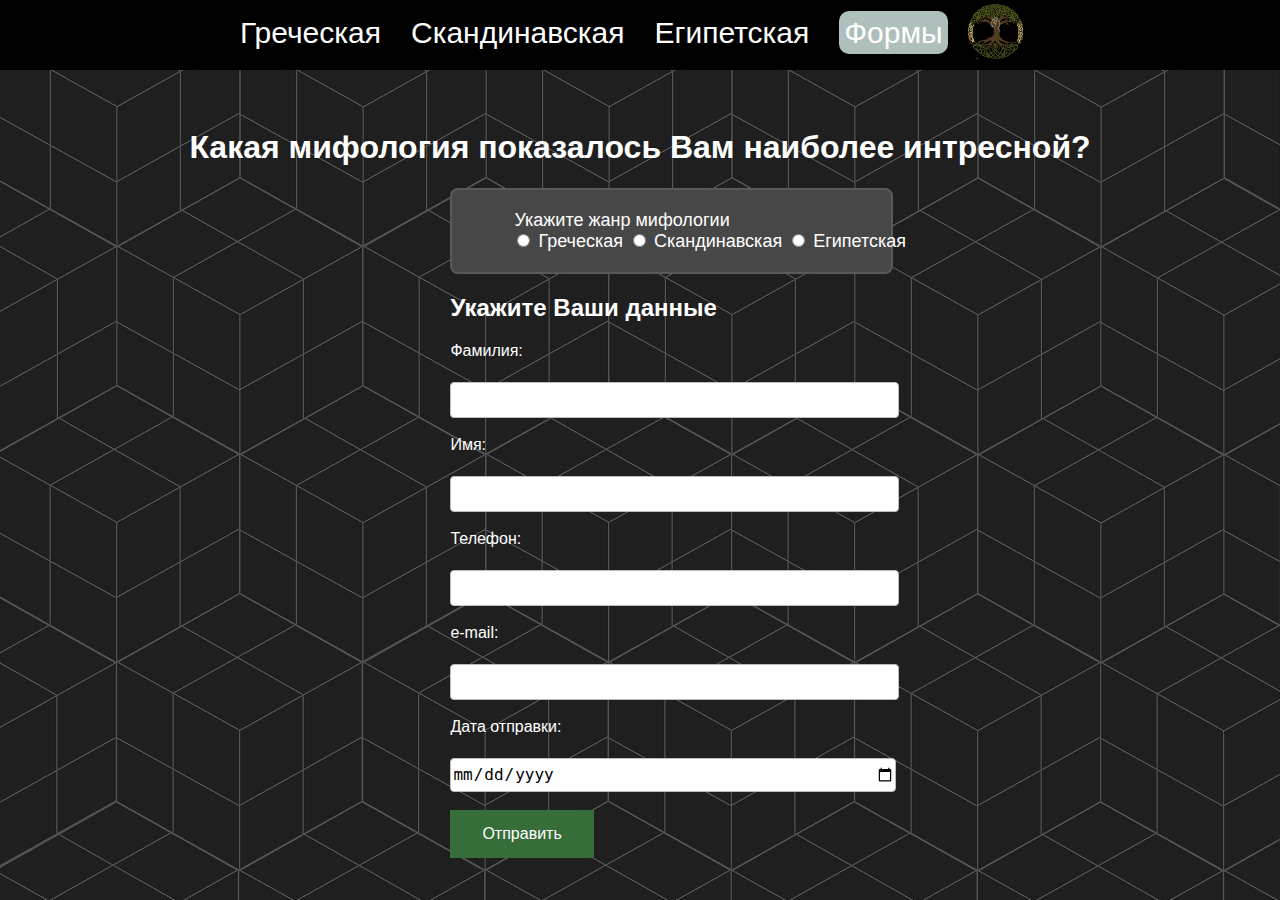
==== pages/Forms.html @ c307981e "Add files via upload" ====
<!DOCTYPE html>
<html>
<head>
    <link rel="stylesheet" href="../style/style.css">
    <title>Формы</title>
</head>
<body class="forms">
    <header class="header black">
        <div class="container">
            <div class="header__wrapper">
                <nav class="menu">
                    <ul class="menu__list">
                        <li><a href="../pages/Greece.html" class="menu__link">Греческая</a></li>
                        <li><a href="../pages/Scandinavia.html" class="menu__link">Скандинавская</a></li>
                        <li><a href="../pages/Egyptian.html" class="menu__link">Египетская</a></li>
                        <li><a href="../pages/Forms.html" class="menu__main_link">Формы</a></li>
                    </ul>
                </nav>
                <a href="../index.html" class="header__link-logo">
                    <div class="header__logo">
                        <img src="../images/logo.png" alt="logo" class="logo__img">
                    </div>
                </a>
            </div>
        </div>
    </header>
    <h1>Какая мифология показалось Вам наиболее интресной?</h1>
    <div class="form">
        <form action="" method="get" class = "vote">
            <div class = "radio">
                <legend>Укажите жанр мифологии</legend>

                <input type="radio" name="Greece">
                <label>Греческая</label>

                <input type="radio" name="scandinavia">
                <label>Скандинавская</label>

                <input type="radio" name="egyptian">
                <label>Египетская</label>
            </div>
            <h2>Укажите Ваши данные</h2>
            <div class="data">                
                <label>Фамилия:</label><br>
                <input type="text" name="last_name"/><br>

                <label>Имя:</label><br>
                <input type="text" name="name"/><br>

                <label>Телефон:</label><br>
                <input type="tel" name="phone" pattern="+[0-9]{1} ([0-9]{3}) [0-9]{3}-[0-9]{2}-[0-9]{2}"/><br>

                <label>e-mail:</label><br>
                <input type="email" name="email"/><br>

                <label>Дата отправки:</label><br>
                <input type="date" name="date"/><br>

                <button type="submit" class = "button">Отправить</button>
            </div>
        </form>
    </div>
</body>
</html>
---- style/style.css ----
body {
  font-family: 'Open Sans', sans-serif;
  font-weight: 200;
  background-color: black;
}
.container {
  max-width: 1320px;
  margin: 0 auto;
}

.header {
  position: fixed;
  top: 0;
  right: 0;
  left: 0;
  z-index: 5000;
  background-color: black;
  height: 70px;
}

.header .header__wrapper {
  display: flex;
  align-items: center;
  padding: 0 200px 0 200px;
  border-radius: 5px;
}

.logo__img {
  width: 55px;
  height: 55px;
  margin-left: 20px;
  border-radius: 10px;
}

.logo__img_main {
  width: 55px;
  height: 55px;
  margin-left: 20px;
  border-radius: 10px;
  background-color: rgb(175, 192, 188);
}


 .menu__list {
  display: flex;
  list-style: none;
  align-items: center;
  gap: 30px;
}


.menu__link {
  text-decoration: none;
  color: white;
  font-size: 30px;
}
.menu__main_link {
  text-decoration: none;
  color: white;
  font-size: 30px;
  background-color: rgb(175, 192, 188);
  border-radius: 10px;
  padding: 5px;
}

.main {
  background: url("../images/main.jpg") center center/cover no-repeat;
}

.main__title {

  width: 100%;
  height: 100vh;
  display: flex;
  flex-direction: left;
}

.main__title-h1 {
  font-size: 54px;
  color: white;
  font-weight: 700;
  text-align: left;
  margin: 250px 500px 0 70px;
}
.two_block__subtitle {
  color: rgb(255, 255, 255);
  font-size: 36px;
}

.two_block__subtitle-one {
  height: 130px;
  color: rgb(255, 255, 255);
}

.two_block__subtitle-text {
  text-decoration: none;
  font-size: 30px;
  color: rgb(252, 189, 189);
}
.two_block__subtitle-text-two {
  text-decoration: none;
  font-size: 30px;
  color: rgb(252, 189, 189);
}
.two_block__subtitle-two {
  height: 150px;
  color: rgb(255, 255, 255);
}

.greece {
  color: white ;
  padding-top: 100px;
  background: url("../images/Greece/Main_Greece.jpg");
  background-repeat: no-repeat;
  background-size: 100%;
}

.scandinavia {
  color: white ;
  padding-top: 100px;
  background: url("../images/Scandinavia/Main_Scandinavia.png");
  background-repeat: no-repeat;
  background-size: 100%;
}

.egyptian {
  color: white ;
  padding-top: 100px;
  background: url("../images/Egyptian/Main_egyptian.png");
  background-repeat: no-repeat;
  background-size: 100%;
}

.forms {
  color: white ;
  padding-top: 100px;
  background: url("../images/Forms/Main_Forms.jpg");
}

.myths__wrap--list-item_img {
  width: 50%;
  height: 50%;
  margin-left: 20%;
  transition: 1s;
}

.myths__wrap--list-item_img:hover {
  transform: scale(1.3);
	}

  .myths__wrap--title {
    font-size: 32px;
  }

  .myths__wrap-list-myths a
  {
    text-decoration: none;
    font-size: 30px;
    color: rgb(252, 189, 189);
  }

table tr {
  background: url("../images/Egyptian/Main_egyptian.png");
}

table td {
  padding: .625em;
  text-align: center;
}

table th {
  font-size: .85em;
  letter-spacing: .1em;
  text-transform: uppercase;
}

.egyptian__img {
  width: 50%;
  height: 50%;
  border-radius: 10px;
  transition: 1s;
}

.egyptian__img:hover {
  transform: scale(2);
}
  
.form
{
  box-sizing: border-box;
  height: 30px;
  width: 35%;
  margin-left: 35%;
}

.forms h1{
  text-align: center;
}

.data label{
  display: block;
  margin-bottom: 0.25rem;
  font-size: 1em;
}

.data input{
  display: block;
  width: 100%;
  height: 2em;
  font-size: 1rem;
  font-weight: 400;
  line-height: 1.5;
  color: #000000;
  border: 1px solid #bdbdbd;
  border-radius: 0.25rem;
}
.radio{
  display: block;
	padding: 20px 60px;
	background: #474747;
	border: 2px solid rgba(255, 255, 255, 0.1);
	border-radius: 8px;
	font-size: 18px;
	font-weight: 400;
	min-width: 250px;
	white-space: nowrap;
	position: relative;
}

.button{
  background-color: #366d38; /* Green */
  border: none;
  color: white;
  padding: 15px 32px;
  text-align: center;
  text-decoration: none;
  display: inline-block;
  font-size: 16px;
}
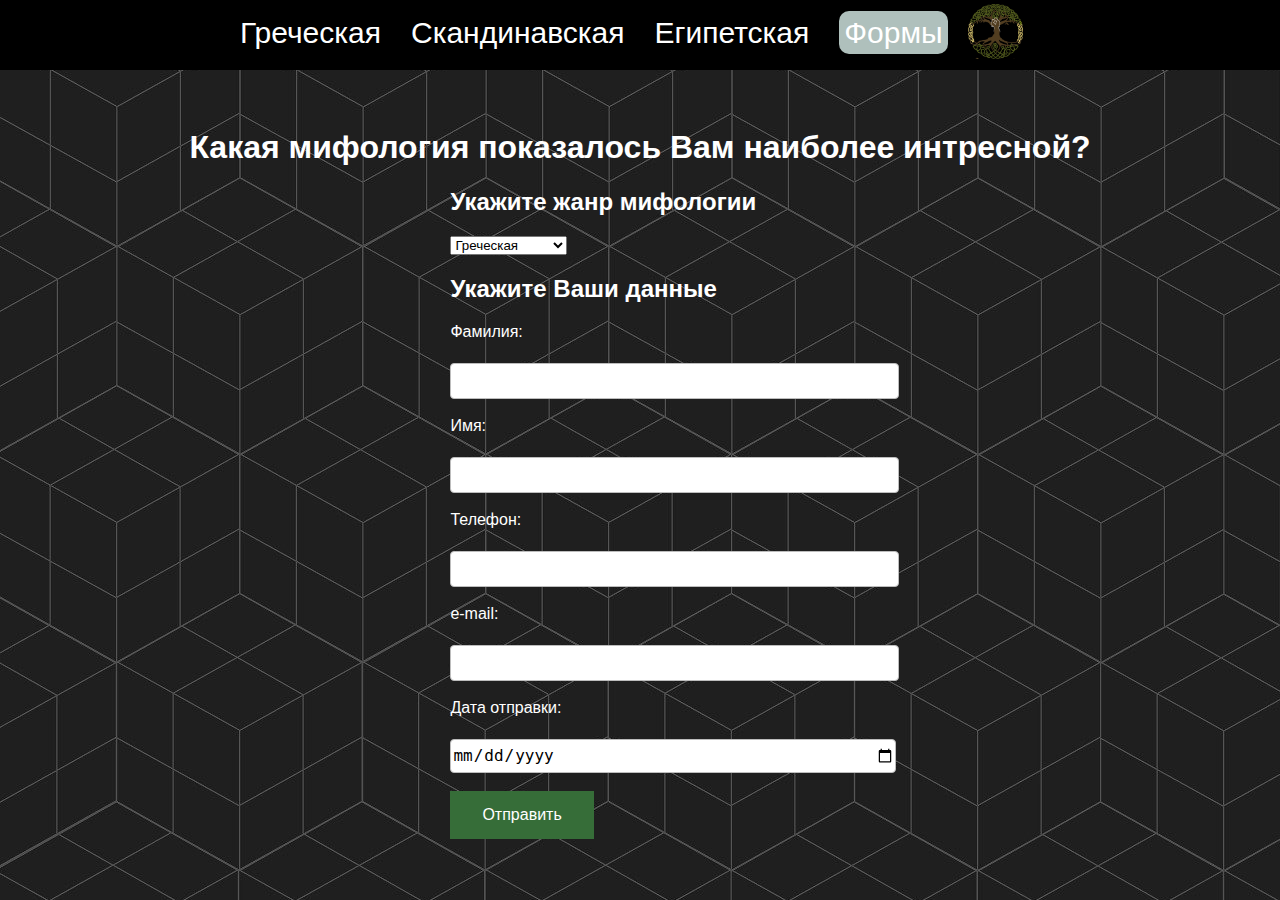
==== commit 11e50cdc: "Add files via upload" ====
--- a/pages/Forms.html
+++ b/pages/Forms.html
@@ -2,6 +2,7 @@
 <html>
 <head>
     <link rel="stylesheet" href="../style/style.css">
+    
     <title>Формы</title>
 </head>
 <body class="forms">
@@ -27,18 +28,13 @@
     <h1>Какая мифология показалось Вам наиболее интресной?</h1>
     <div class="form">
         <form action="" method="get" class = "vote">
-            <div class = "radio">
-                <legend>Укажите жанр мифологии</legend>
-
-                <input type="radio" name="Greece">
-                <label>Греческая</label>
-
-                <input type="radio" name="scandinavia">
-                <label>Скандинавская</label>
-
-                <input type="radio" name="egyptian">
-                <label>Египетская</label>
-            </div>
+            <h2>Укажите жанр мифологии</h2>
+            <select class = "choise" required>
+                <option value="Greece"selected>Греческая</option>
+                <option value="scandinavia">Скандинавская</option>
+                <option value="egyptian">Египетская</option>
+                <option value="other">Другая</option>
+            </select>
             <h2>Укажите Ваши данные</h2>
             <div class="data">                
                 <label>Фамилия:</label><br>
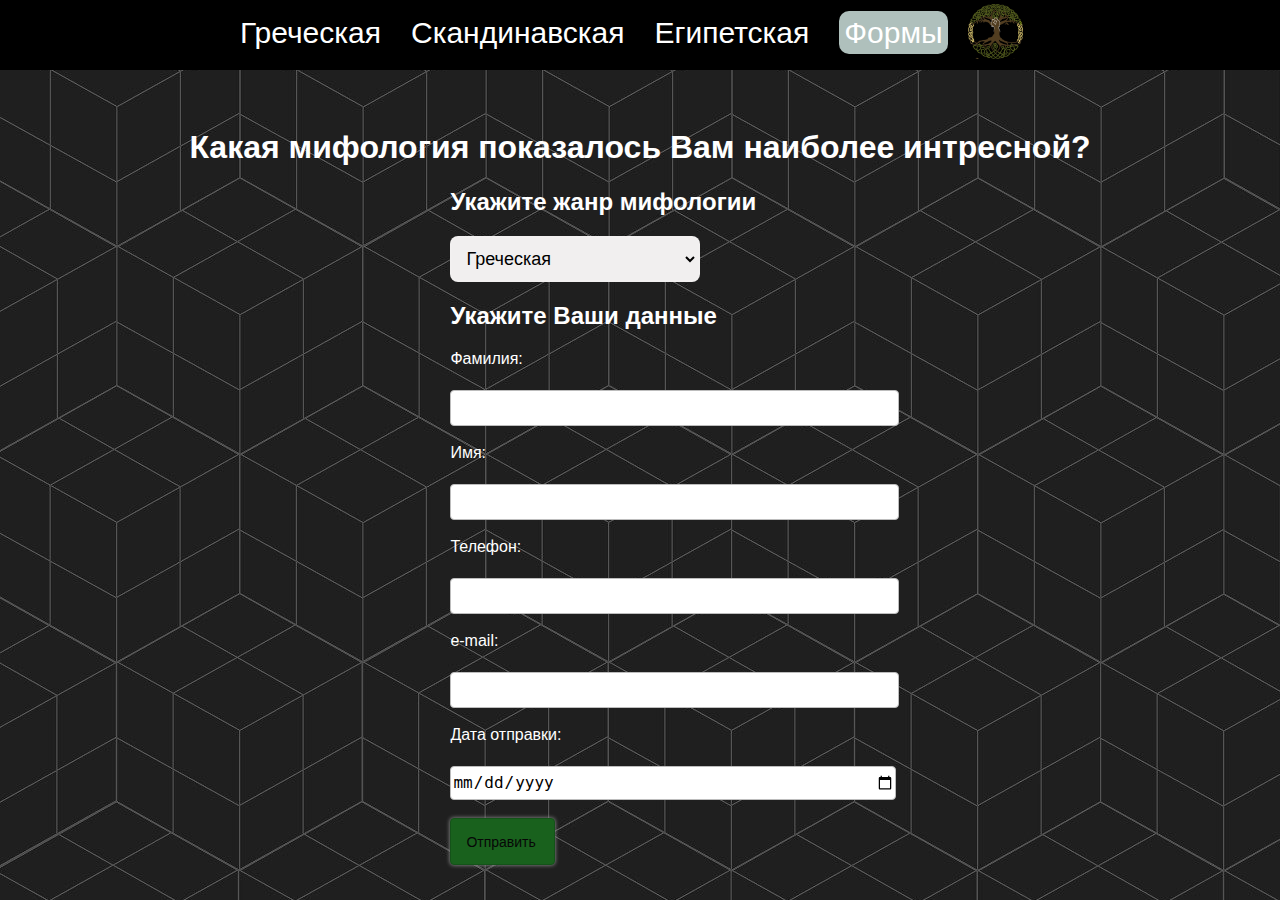
==== commit ba27f0f9: "Add files via upload" ====
--- a/pages/Forms.html
+++ b/pages/Forms.html
@@ -29,7 +29,7 @@
     <div class="form">
         <form action="" method="get" class = "vote">
             <h2>Укажите жанр мифологии</h2>
-            <select class = "choise" required>
+            <select class = "choise" name ="choise" required>
                 <option value="Greece"selected>Греческая</option>
                 <option value="scandinavia">Скандинавская</option>
                 <option value="egyptian">Египетская</option>
@@ -51,9 +51,8 @@
 
                 <label>Дата отправки:</label><br>
                 <input type="date" name="date"/><br>
-
-                <button type="submit" class = "button">Отправить</button>
             </div>
+            <button type="submit" class = "button">Отправить</button>
         </form>
     </div>
 </body>
--- a/style/style.css
+++ b/style/style.css
@@ -214,10 +214,10 @@
   border: 1px solid #bdbdbd;
   border-radius: 0.25rem;
 }
-.radio{
+.choise{
   display: block;
-	padding: 20px 60px;
-	background: #474747;
+  padding: 10px 10px;
+	background: #f1efef;
 	border: 2px solid rgba(255, 255, 255, 0.1);
 	border-radius: 8px;
 	font-size: 18px;
@@ -227,13 +227,25 @@
 	position: relative;
 }
 
-.button{
-  background-color: #366d38; /* Green */
-  border: none;
-  color: white;
-  padding: 15px 32px;
-  text-align: center;
-  text-decoration: none;
-  display: inline-block;
-  font-size: 16px;
-}+.button {
+  color: #070707;
+  background-color: #19611d;
+  border: 1px solid #145219;
+  border-radius: 4px;
+  padding: 15px 18px 30px 15px;
+  cursor: pointer;
+  height:32px;
+  font-size:14px;
+  box-shadow: 0 0 4px #999;
+  background-position: center;
+  transition: 0.8s;
+  }
+  .button:hover {
+  background:#47f550 radial-gradient(circle, transparent 1%, #47a7f5 1%) center/15000%;
+  color: white;
+  }
+  .button:active{
+  background-color:#292d3e;
+  background-size: 100%;
+  transition: 0s;
+  }